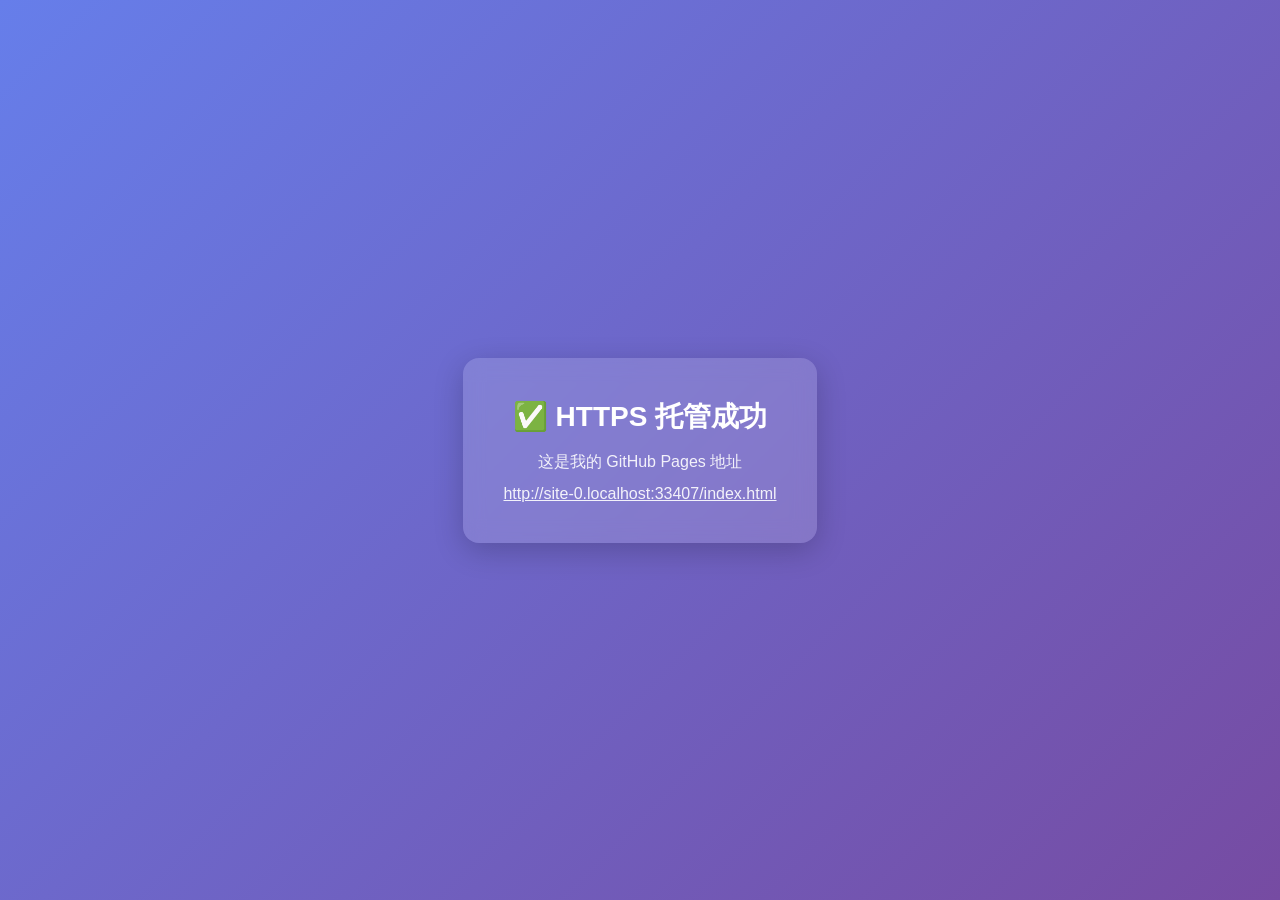
==== index.html @ f7c7ae34 "Add initial HTML structure for HTTPS hosting page" ====
<!DOCTYPE html>
<html lang="zh-CN">
<head>
  <meta charset="UTF-8">
  <title>我的 HTTPS 托管地址</title>
  <style>
    body {
      margin: 0;
      font-family: -apple-system, BlinkMacSystemFont, "Segoe UI", sans-serif;
      background: linear-gradient(135deg, #667eea, #764ba2);
      color: #fff;
      display: flex;
      justify-content: center;
      align-items: center;
      height: 100vh;
    }
    .card {
      background: rgba(255,255,255,0.15);
      padding: 40px;
      border-radius: 16px;
      text-align: center;
      backdrop-filter: blur(10px);
      box-shadow: 0 8px 30px rgba(0,0,0,0.2);
    }
    h1 {
      margin: 0 0 16px;
      font-size: 28px;
    }
    p {
      margin: 0;
      opacity: 0.9;
    }
    a {
      color: #fff;
      text-decoration: underline;
    }
  </style>
</head>
<body>
  <div class="card">
    <h1>✅ HTTPS 托管成功</h1>
    <p>这是我的 GitHub Pages 地址</p>
    <p style="margin-top:12px;">
      <a id="url" href=""></a>
    </p>
  </div>

  <script>
    document.getElementById("url").innerText = location.href;
    document.getElementById("url").href = location.href;
  </script>
</body>
</html>
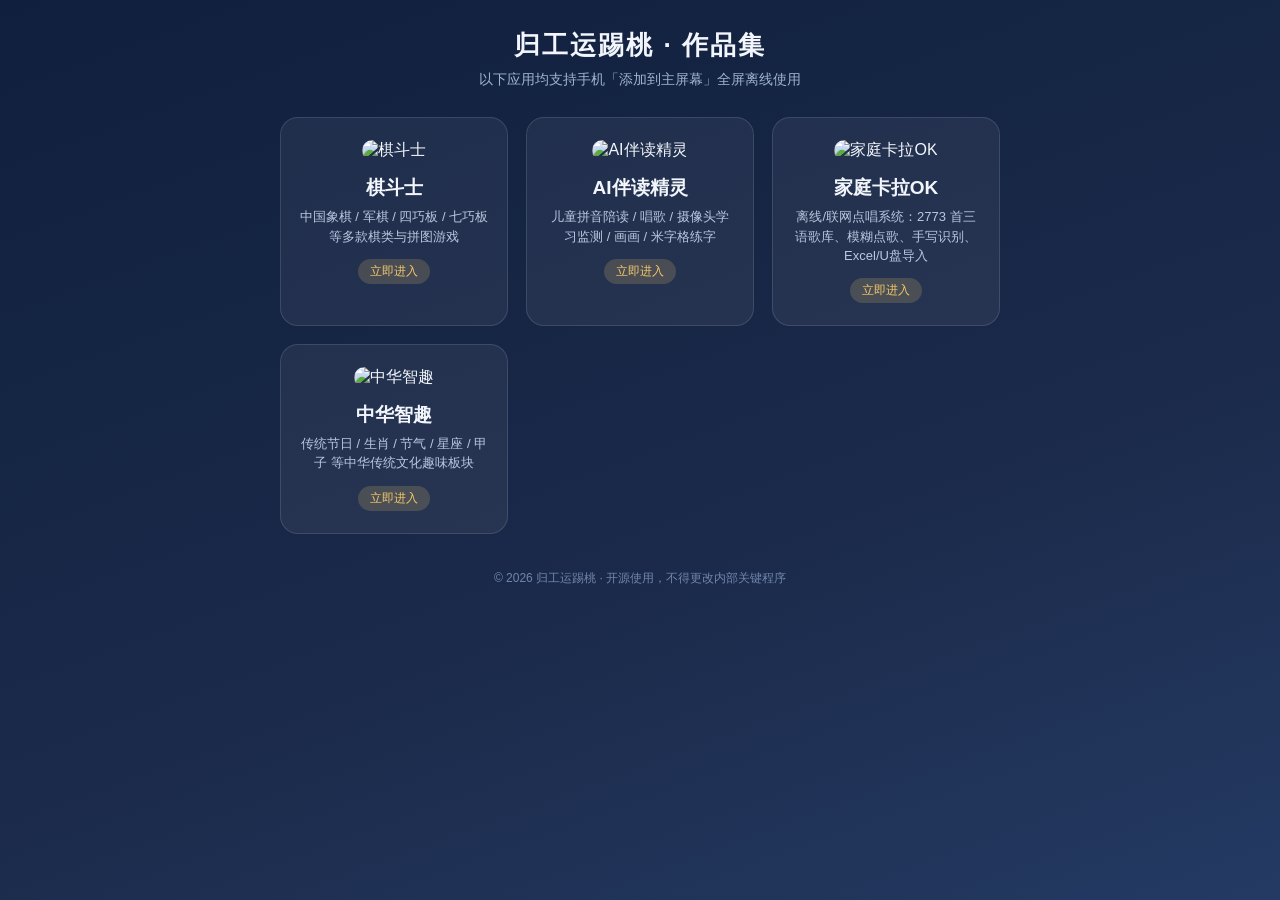
==== commit 674cb7a4: "主功能菜单" ====
--- a/index.html
+++ b/index.html
@@ -1,53 +1,81 @@
 <!DOCTYPE html>
 <html lang="zh-CN">
 <head>
-  <meta charset="UTF-8">
-  <title>我的 HTTPS 托管地址</title>
-  <style>
-    body {
-      margin: 0;
-      font-family: -apple-system, BlinkMacSystemFont, "Segoe UI", sans-serif;
-      background: linear-gradient(135deg, #667eea, #764ba2);
-      color: #fff;
-      display: flex;
-      justify-content: center;
-      align-items: center;
-      height: 100vh;
-    }
-    .card {
-      background: rgba(255,255,255,0.15);
-      padding: 40px;
-      border-radius: 16px;
-      text-align: center;
-      backdrop-filter: blur(10px);
-      box-shadow: 0 8px 30px rgba(0,0,0,0.2);
-    }
-    h1 {
-      margin: 0 0 16px;
-      font-size: 28px;
-    }
-    p {
-      margin: 0;
-      opacity: 0.9;
-    }
-    a {
-      color: #fff;
-      text-decoration: underline;
-    }
-  </style>
+<meta charset="UTF-8">
+<meta name="viewport" content="width=device-width, initial-scale=1.0">
+<title>归工运踢桃 · 作品集</title>
+<meta name="theme-color" content="#1b2a4a">
+<style>
+  * { box-sizing: border-box; margin: 0; padding: 0; }
+  body {
+    font-family: -apple-system, "PingFang SC", "Microsoft YaHei", sans-serif;
+    background: linear-gradient(160deg, #0f1f3d 0%, #1b2a4a 60%, #243a63 100%);
+    color: #f2f5fb; min-height: 100vh; padding: 28px 16px 48px;
+  }
+  header { text-align: center; margin-bottom: 28px; }
+  header h1 { font-size: 26px; letter-spacing: 2px; }
+  header p { margin-top: 8px; font-size: 14px; color: #9fb3d1; }
+  .grid {
+    max-width: 720px; margin: 0 auto;
+    display: grid; grid-template-columns: repeat(auto-fill, minmax(220px, 1fr));
+    gap: 18px;
+  }
+  .card {
+    background: rgba(255,255,255,0.06);
+    border: 1px solid rgba(255,255,255,0.12);
+    border-radius: 18px; padding: 22px 18px; text-align: center;
+    transition: transform .15s ease, background .15s ease;
+    text-decoration: none; color: inherit; display: block;
+  }
+  .card:not(.soon):hover { transform: translateY(-4px); background: rgba(255,255,255,0.12); }
+  .card img { width: 72px; height: 72px; border-radius: 16px; margin-bottom: 14px; }
+  .card .name { font-size: 19px; font-weight: 700; margin-bottom: 6px; }
+  .card .desc { font-size: 13px; color: #b9c7e0; line-height: 1.5; min-height: 40px; }
+  .card .tag {
+    display: inline-block; margin-top: 12px; font-size: 12px; padding: 4px 12px;
+    border-radius: 999px; background: rgba(245,201,107,0.18); color: #f5c96b;
+  }
+  .card.soon { opacity: 0.6; }
+  .card.soon .tag { background: rgba(159,179,209,0.18); color: #9fb3d1; }
+  footer { text-align: center; margin-top: 36px; font-size: 12px; color: #6f86ad; }
+</style>
 </head>
 <body>
-  <div class="card">
-    <h1>✅ HTTPS 托管成功</h1>
-    <p>这是我的 GitHub Pages 地址</p>
-    <p style="margin-top:12px;">
-      <a id="url" href=""></a>
-    </p>
-  </div>
+  <header>
+    <h1>归工运踢桃 · 作品集</h1>
+    <p>以下应用均支持手机「添加到主屏幕」全屏离线使用</p>
+  </header>
 
-  <script>
-    document.getElementById("url").innerText = location.href;
-    document.getElementById("url").href = location.href;
-  </script>
+  <main class="grid">
+    <a class="card" href="qidoushi/">
+      <img src="qidoushi/icon-192.png" alt="棋斗士">
+      <div class="name">棋斗士</div>
+      <div class="desc">中国象棋 / 军棋 / 四巧板 / 七巧板等多款棋类与拼图游戏</div>
+      <span class="tag">立即进入</span>
+    </a>
+
+    <a class="card" href="aiduban/">
+      <img src="aiduban/icon-192.png" alt="AI伴读精灵">
+      <div class="name">AI伴读精灵</div>
+      <div class="desc">儿童拼音陪读 / 唱歌 / 摄像头学习监测 / 画画 / 米字格练字</div>
+      <span class="tag">立即进入</span>
+    </a>
+
+    <a class="card" href="karaoke/">
+      <img src="karaoke/icon-192.png" alt="家庭卡拉OK">
+      <div class="name">家庭卡拉OK</div>
+      <div class="desc">离线/联网点唱系统：2773 首三语歌库、模糊点歌、手写识别、Excel/U盘导入</div>
+      <span class="tag">立即进入</span>
+    </a>
+
+    <a class="card" href="zhonghuazhiqu/">
+      <img src="zhonghuazhiqu/icon-192.png" alt="中华智趣">
+      <div class="name">中华智趣</div>
+      <div class="desc">传统节日 / 生肖 / 节气 / 星座 / 甲子 等中华传统文化趣味板块</div>
+      <span class="tag">立即进入</span>
+    </a>
+  </main>
+
+  <footer>© 2026 归工运踢桃 · 开源使用，不得更改内部关键程序</footer>
 </body>
 </html>
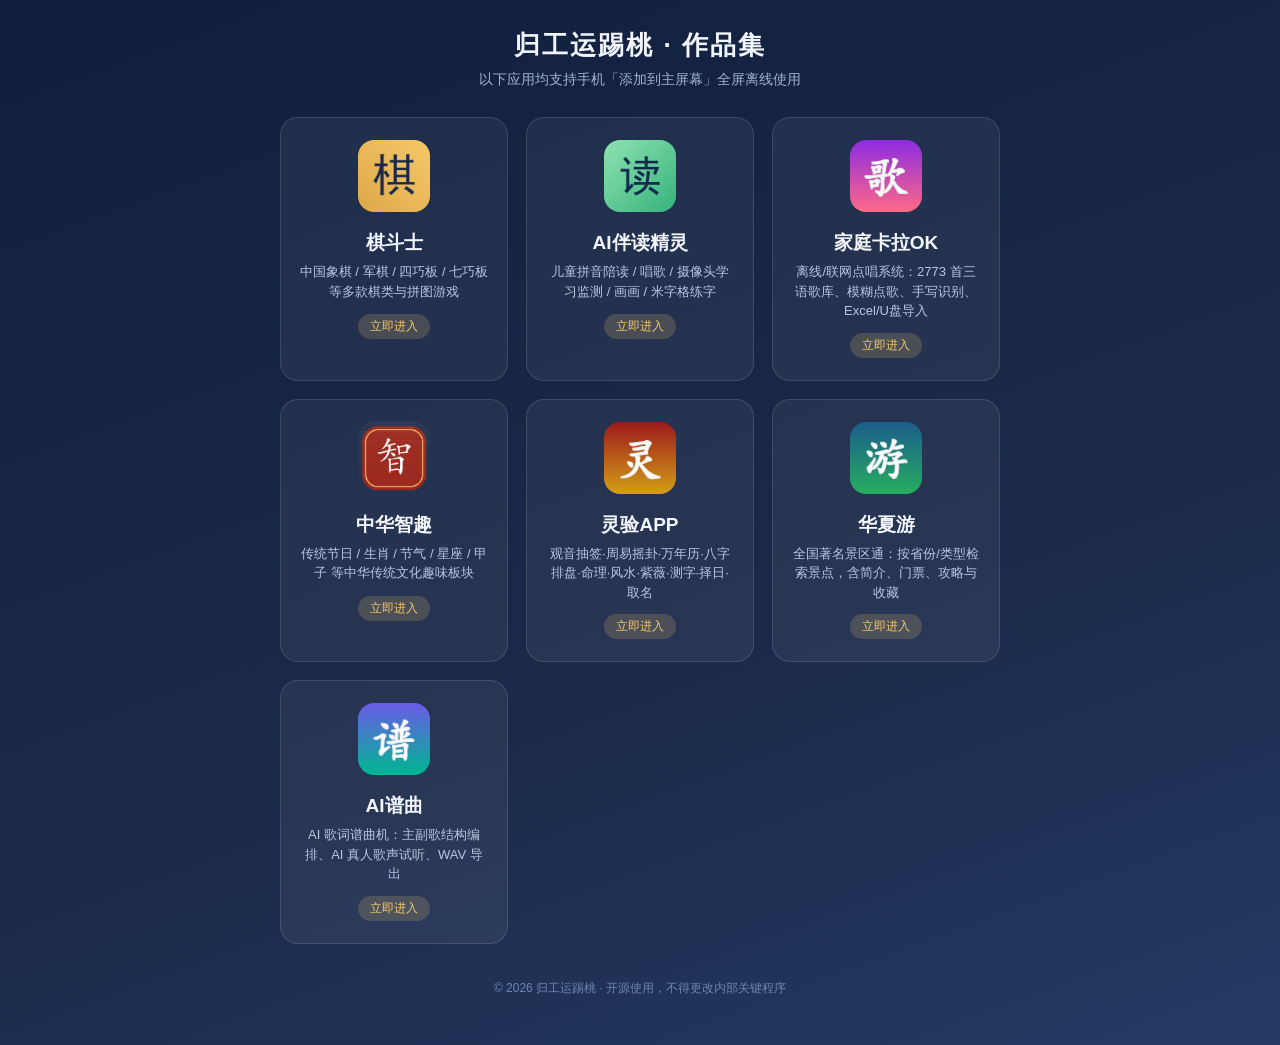
==== commit 8a85ef4c: "更新3个新产品" ====
--- a/index.html
+++ b/index.html
@@ -74,6 +74,27 @@
       <div class="desc">传统节日 / 生肖 / 节气 / 星座 / 甲子 等中华传统文化趣味板块</div>
       <span class="tag">立即进入</span>
     </a>
+
+    <a class="card" href="lingyan/">
+      <img src="lingyan/icon-192.png" alt="灵验APP">
+      <div class="name">灵验APP</div>
+      <div class="desc">观音抽签·周易摇卦·万年历·八字排盘·命理·风水·紫薇·测字·择日·取名</div>
+      <span class="tag">立即进入</span>
+    </a>
+
+    <a class="card" href="huaxiayou/">
+      <img src="huaxiayou/icon-192.png" alt="华夏游">
+      <div class="name">华夏游</div>
+      <div class="desc">全国著名景区通：按省份/类型检索景点，含简介、门票、攻略与收藏</div>
+      <span class="tag">立即进入</span>
+    </a>
+
+    <a class="card" href="aipuqu/">
+      <img src="aipuqu/icon-192.png" alt="AI谱曲">
+      <div class="name">AI谱曲</div>
+      <div class="desc">AI 歌词谱曲机：主副歌结构编排、AI 真人歌声试听、WAV 导出</div>
+      <span class="tag">立即进入</span>
+    </a>
   </main>
 
   <footer>© 2026 归工运踢桃 · 开源使用，不得更改内部关键程序</footer>
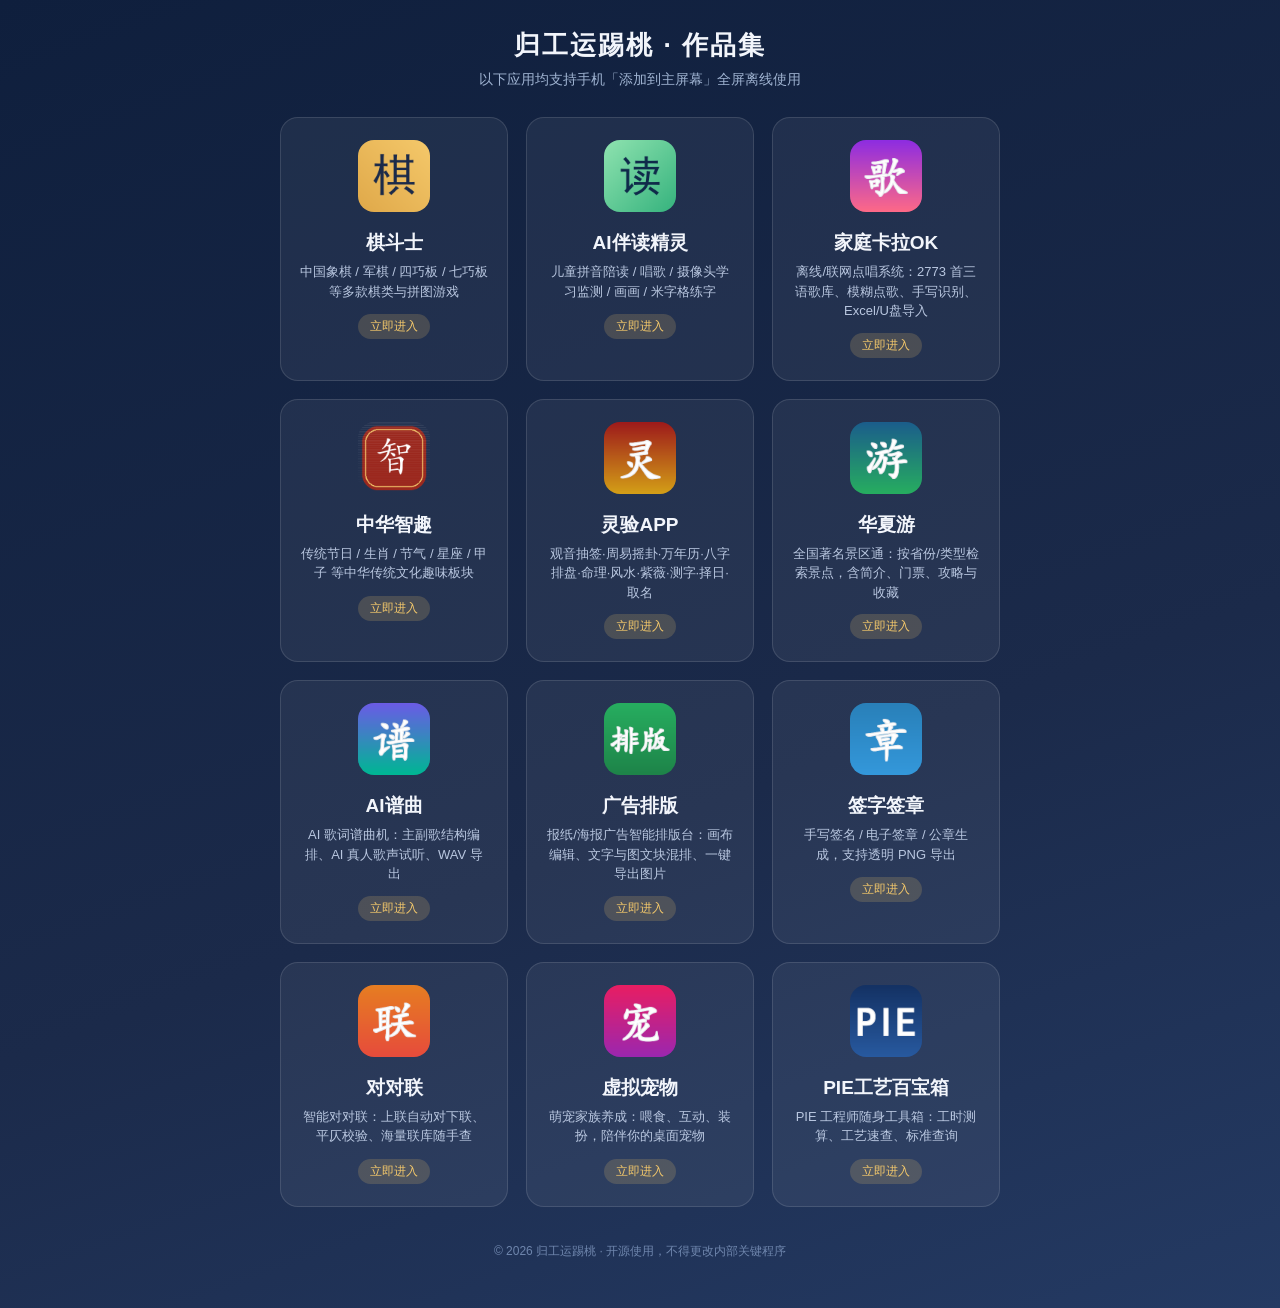
==== commit 8e8fbcb0: "主目录 更新5" ====
--- a/index.html
+++ b/index.html
@@ -95,6 +95,41 @@
       <div class="desc">AI 歌词谱曲机：主副歌结构编排、AI 真人歌声试听、WAV 导出</div>
       <span class="tag">立即进入</span>
     </a>
+
+    <a class="card" href="adlayout/">
+      <img src="adlayout/icon-192.png" alt="广告排版">
+      <div class="name">广告排版</div>
+      <div class="desc">报纸/海报广告智能排版台：画布编辑、文字与图文块混排、一键导出图片</div>
+      <span class="tag">立即进入</span>
+    </a>
+
+    <a class="card" href="signet/">
+      <img src="signet/icon-192.png" alt="签字签章">
+      <div class="name">签字签章</div>
+      <div class="desc">手写签名 / 电子签章 / 公章生成，支持透明 PNG 导出</div>
+      <span class="tag">立即进入</span>
+    </a>
+
+    <a class="card" href="duilian/">
+      <img src="duilian/icon-192.png" alt="对对联">
+      <div class="name">对对联</div>
+      <div class="desc">智能对对联：上联自动对下联、平仄校验、海量联库随手查</div>
+      <span class="tag">立即进入</span>
+    </a>
+
+    <a class="card" href="petbuddy/">
+      <img src="petbuddy/icon-192.png" alt="虚拟宠物">
+      <div class="name">虚拟宠物</div>
+      <div class="desc">萌宠家族养成：喂食、互动、装扮，陪伴你的桌面宠物</div>
+      <span class="tag">立即进入</span>
+    </a>
+
+    <a class="card" href="piebox/">
+      <img src="piebox/icon-192.png" alt="PIE工艺百宝箱">
+      <div class="name">PIE工艺百宝箱</div>
+      <div class="desc">PIE 工程师随身工具箱：工时测算、工艺速查、标准查询</div>
+      <span class="tag">立即进入</span>
+    </a>
   </main>
 
   <footer>© 2026 归工运踢桃 · 开源使用，不得更改内部关键程序</footer>
